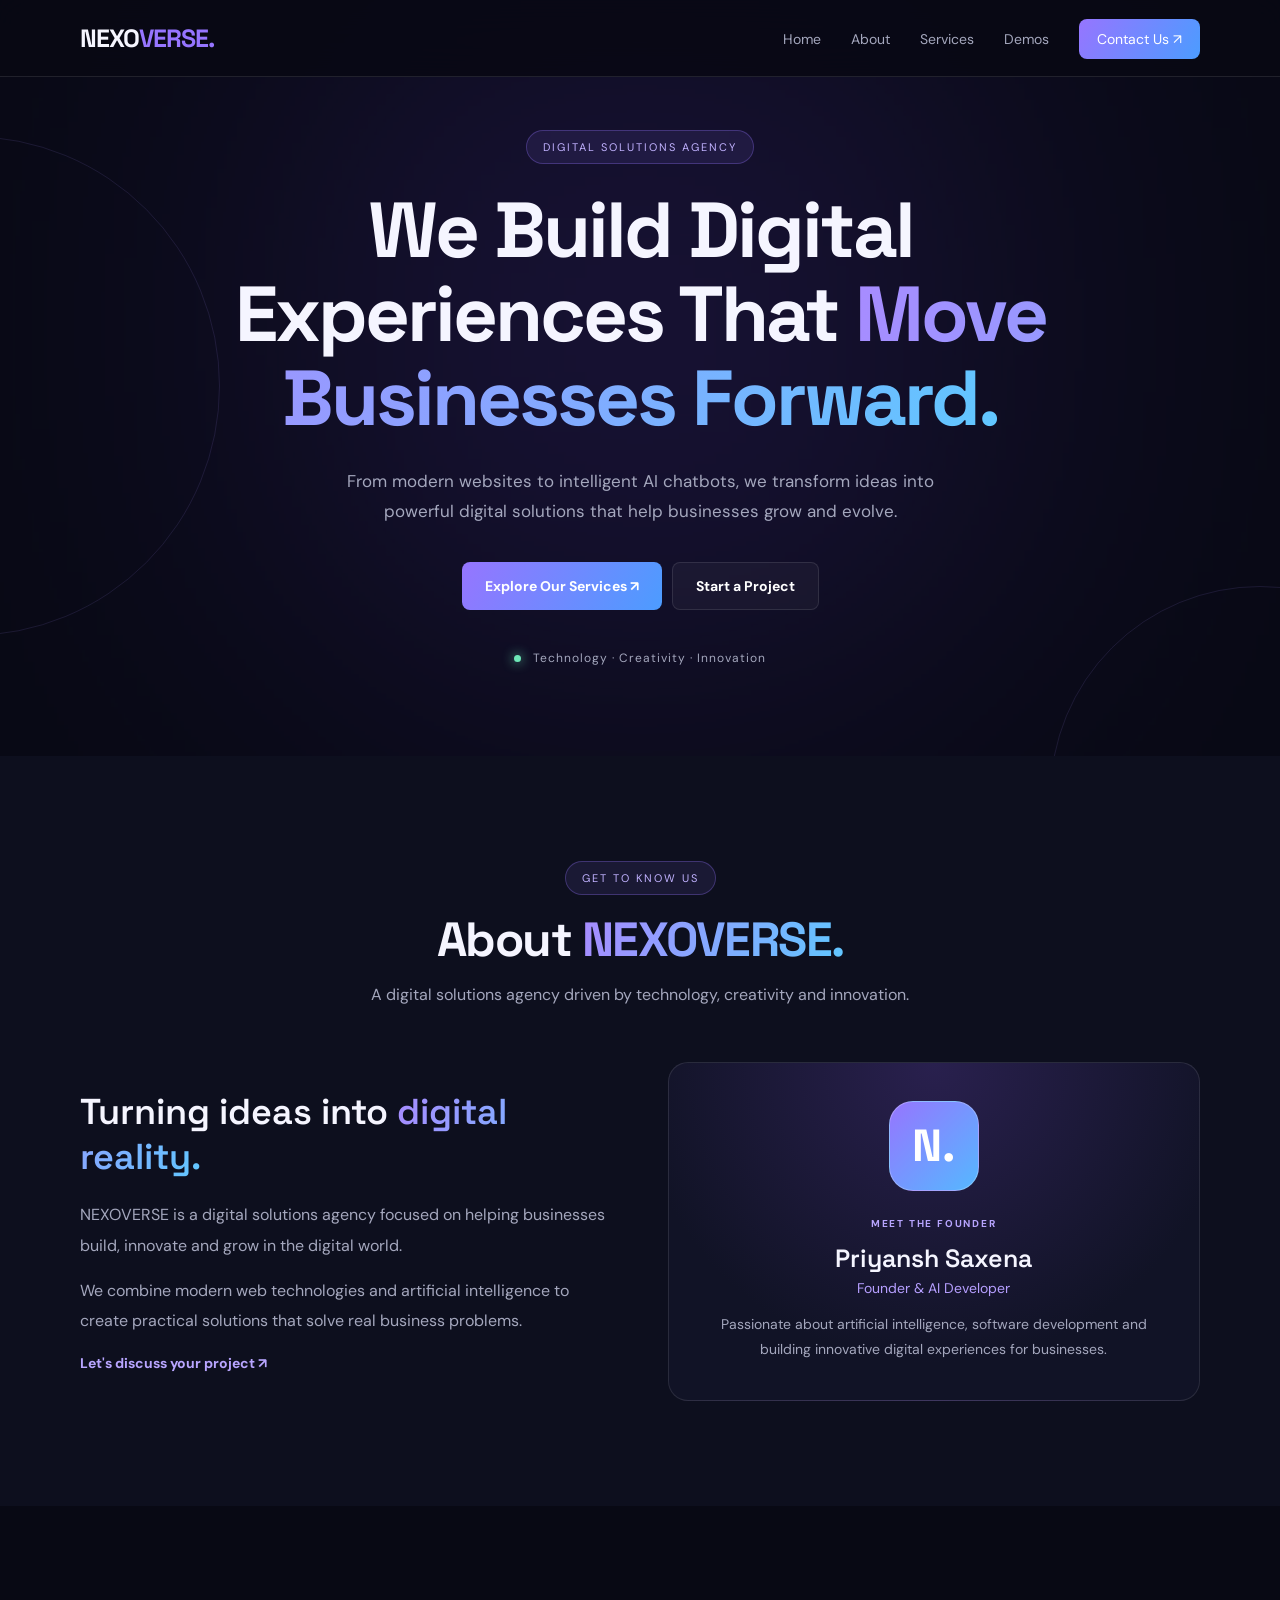
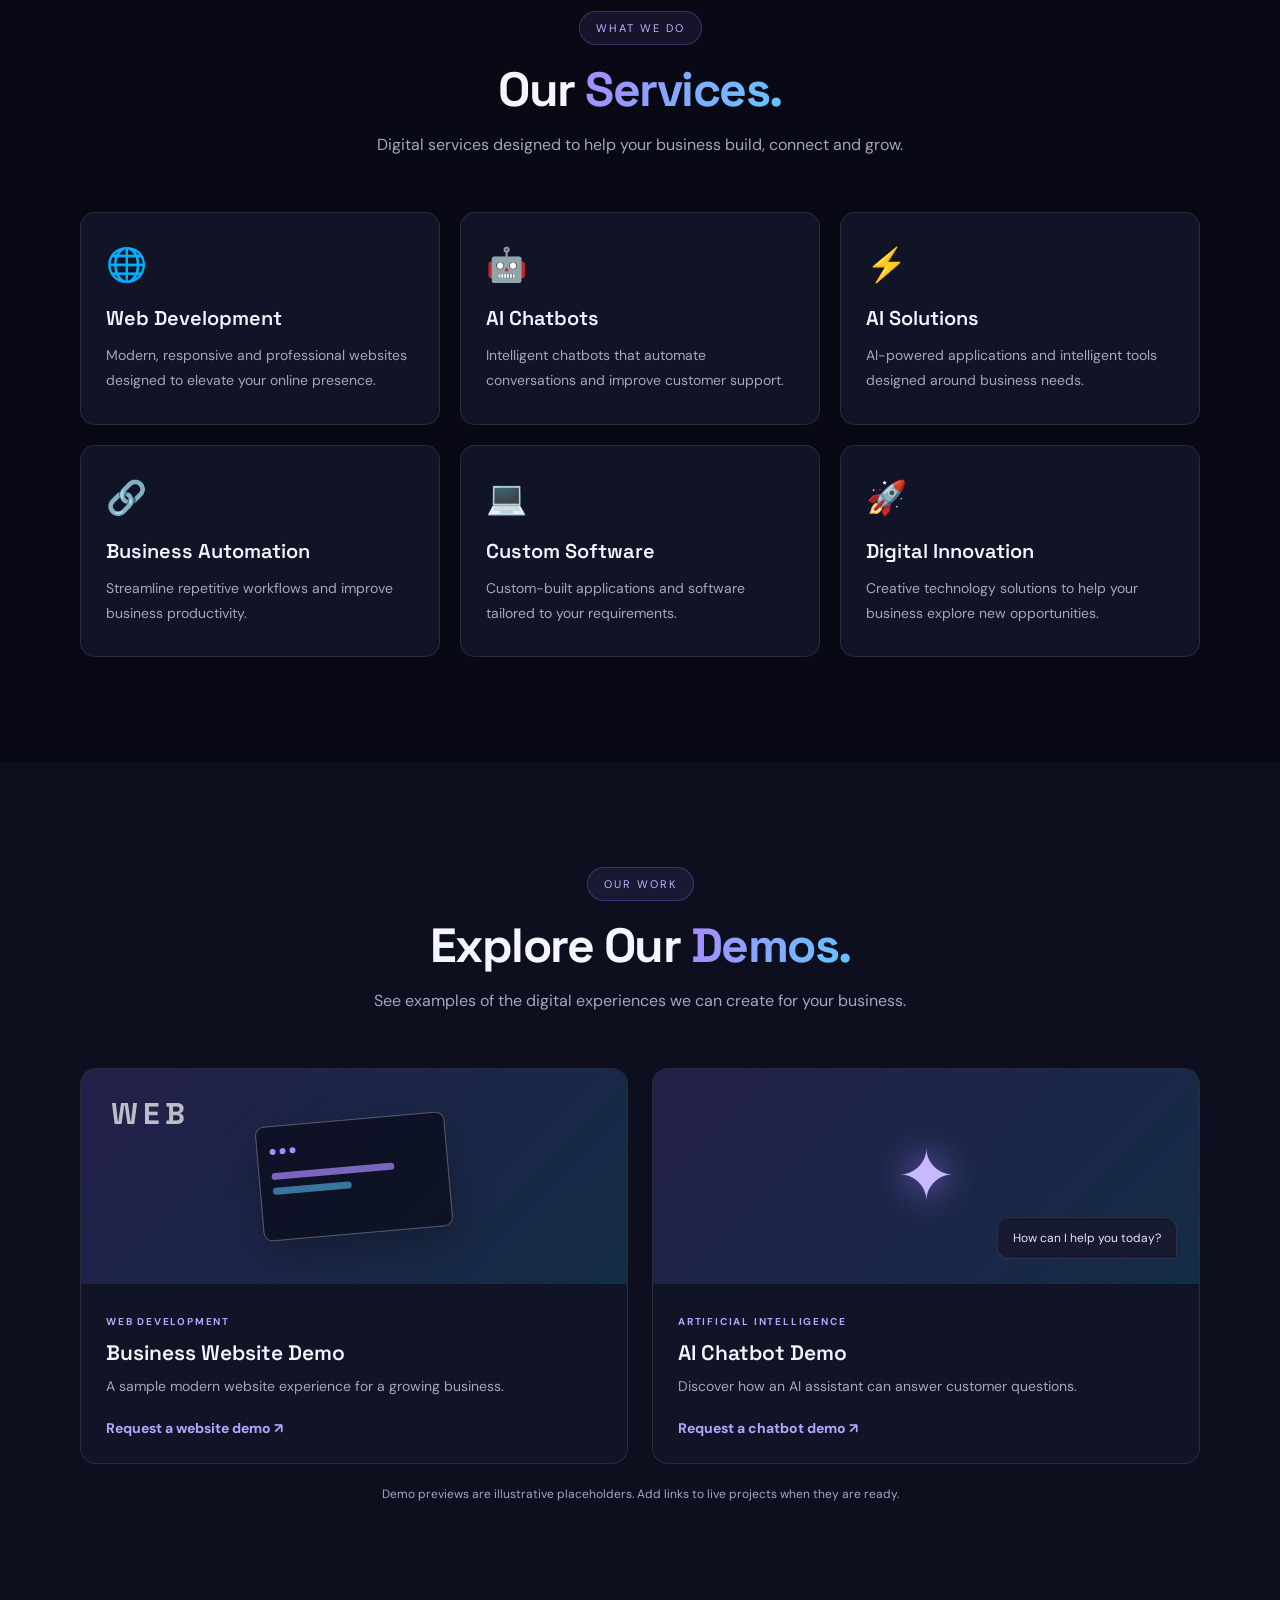
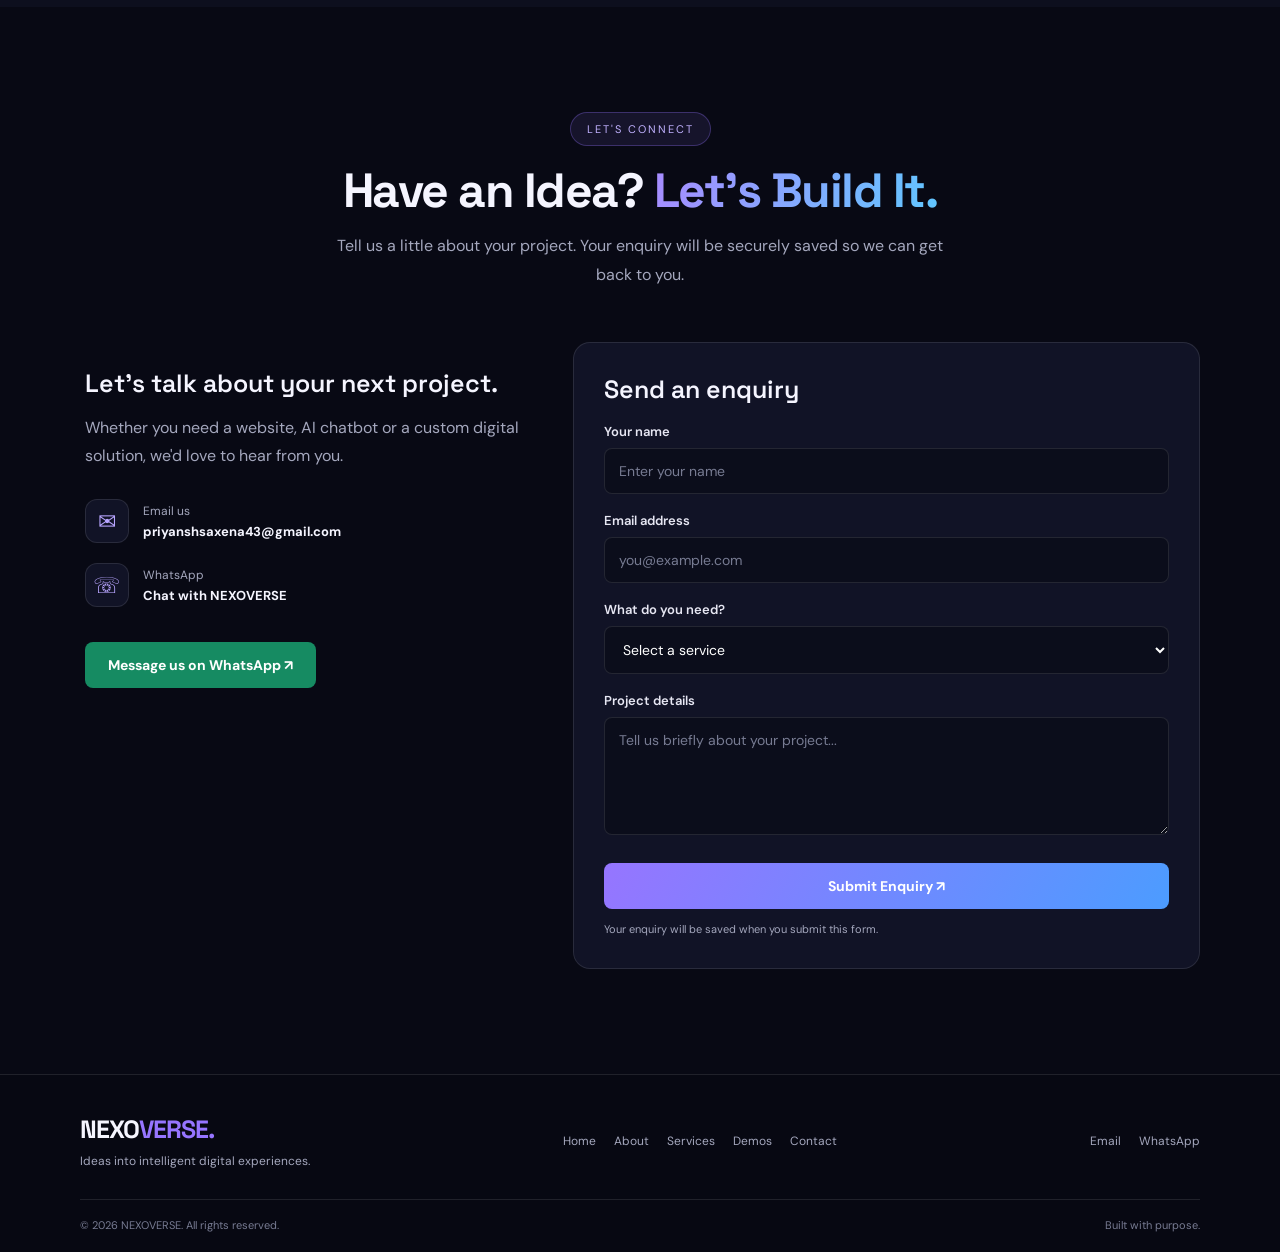
==== index.html @ 3f5addac "Initial NEXOVERSE project" ====
<!DOCTYPE html>
<html lang="en">
<head>
  <meta charset="UTF-8">
  <meta name="viewport" content="width=device-width, initial-scale=1.0">
  <meta name="description" content="NEXOVERSE is a digital solutions agency building modern websites, AI chatbots and intelligent digital solutions.">
  <meta name="theme-color" content="#080914">
  <title>NEXOVERSE | Digital Solutions Agency</title>
  <link rel="preconnect" href="https://fonts.googleapis.com">
  <link rel="preconnect" href="https://fonts.gstatic.com" crossorigin>
  <link href="https://fonts.googleapis.com/css2?family=DM+Sans:wght@400;500;600;700;800&family=Space+Grotesk:wght@400;500;600;700&display=swap" rel="stylesheet">
  <link rel="stylesheet" href="css/style.css">
  <script src="js/script.js" defer></script>
</head>
<body>
  <header class="navbar">
    <div class="container nav-content">
      <a href="#home" class="logo" aria-label="NEXOVERSE home">NEXO<span>VERSE.</span></a>
      <button class="menu-btn" id="menuBtn" aria-label="Open navigation" aria-expanded="false">☰</button>
      <nav aria-label="Main navigation">
        <ul class="nav-links" id="navLinks">
          <li><a href="#home">Home</a></li>
          <li><a href="#about">About</a></li>
          <li><a href="#services">Services</a></li>
          <li><a href="#demos">Demos</a></li>
          <li><a href="#contact" class="nav-cta">Contact Us ↗</a></li>
        </ul>
      </nav>
    </div>
  </header>

  <main>
    <section class="hero" id="home">
      <div class="container hero-content">
        <span class="eyebrow">DIGITAL SOLUTIONS AGENCY</span>
        <h1>We Build Digital Experiences That <span class="gradient-text">Move Businesses Forward.</span></h1>
        <p>From modern websites to intelligent AI chatbots, we transform ideas into powerful digital solutions that help businesses grow and evolve.</p>
        <div class="hero-actions">
          <a href="#services" class="btn btn-primary">Explore Our Services ↗</a>
          <a href="#contact" class="btn btn-secondary">Start a Project</a>
        </div>
        <div class="hero-note"><span class="status-dot"></span> Technology · Creativity · Innovation</div>
      </div>
      <div class="hero-orb orb-one"></div>
      <div class="hero-orb orb-two"></div>
    </section>

    <section class="about section" id="about">
      <div class="container">
        <div class="section-heading">
          <span class="eyebrow">GET TO KNOW US</span>
          <h2>About <span class="gradient-text">NEXOVERSE.</span></h2>
          <p>A digital solutions agency driven by technology, creativity and innovation.</p>
        </div>
        <div class="about-content">
          <div class="about-text">
            <h3>Turning ideas into <span class="gradient-text">digital reality.</span></h3>
            <p>NEXOVERSE is a digital solutions agency focused on helping businesses build, innovate and grow in the digital world.</p>
            <p>We combine modern web technologies and artificial intelligence to create practical solutions that solve real business problems.</p>
            <a href="#contact" class="text-link">Let's discuss your project ↗</a>
          </div>
          <article class="founder-card">
            <div class="founder-mark" aria-hidden="true">N.</div>
            <span class="founder-label">MEET THE FOUNDER</span>
            <h3>Priyansh Saxena</h3>
            <p class="founder-role">Founder &amp; AI Developer</p>
            <p>Passionate about artificial intelligence, software development and building innovative digital experiences for businesses.</p>
          </article>
        </div>
      </div>
    </section>

    <section class="services section" id="services">
      <div class="container">
        <div class="section-heading">
          <span class="eyebrow">WHAT WE DO</span>
          <h2>Our <span class="gradient-text">Services.</span></h2>
          <p>Digital services designed to help your business build, connect and grow.</p>
        </div>
        <div class="service-grid">
          <article class="service-card"><div class="service-icon">🌐</div><h3>Web Development</h3><p>Modern, responsive and professional websites designed to elevate your online presence.</p></article>
          <article class="service-card"><div class="service-icon">🤖</div><h3>AI Chatbots</h3><p>Intelligent chatbots that automate conversations and improve customer support.</p></article>
          <article class="service-card"><div class="service-icon">⚡</div><h3>AI Solutions</h3><p>AI-powered applications and intelligent tools designed around business needs.</p></article>
          <article class="service-card"><div class="service-icon">🔗</div><h3>Business Automation</h3><p>Streamline repetitive workflows and improve business productivity.</p></article>
          <article class="service-card"><div class="service-icon">💻</div><h3>Custom Software</h3><p>Custom-built applications and software tailored to your requirements.</p></article>
          <article class="service-card"><div class="service-icon">🚀</div><h3>Digital Innovation</h3><p>Creative technology solutions to help your business explore new opportunities.</p></article>
        </div>
      </div>
    </section>

    <section class="demos section" id="demos">
      <div class="container">
        <div class="section-heading">
          <span class="eyebrow">OUR WORK</span>
          <h2>Explore Our <span class="gradient-text">Demos.</span></h2>
          <p>See examples of the digital experiences we can create for your business.</p>
        </div>
        <div class="demo-grid">
          <article class="demo-card">
            <div class="demo-preview website-preview"><span>WEB</span><div class="preview-window"><i></i><i></i><i></i><b></b><b></b></div></div>
            <div class="demo-info"><span class="demo-type">WEB DEVELOPMENT</span><h3>Business Website Demo</h3><p>A sample modern website experience for a growing business.</p><a href="#contact" class="text-link">Request a website demo ↗</a></div>
          </article>
          <article class="demo-card">
            <div class="demo-preview chatbot-preview"><span class="chat-symbol">✦</span><div class="chat-bubble">How can I help you today?</div></div>
            <div class="demo-info"><span class="demo-type">ARTIFICIAL INTELLIGENCE</span><h3>AI Chatbot Demo</h3><p>Discover how an AI assistant can answer customer questions.</p><a href="#contact" class="text-link">Request a chatbot demo ↗</a></div>
          </article>
        </div>
        <p class="demo-disclaimer">Demo previews are illustrative placeholders. Add links to live projects when they are ready.</p>
      </div>
    </section>

    <section class="contact section" id="contact">
      <div class="container">
        <div class="section-heading">
          <span class="eyebrow">LET'S CONNECT</span>
          <h2>Have an Idea? <span class="gradient-text">Let's Build It.</span></h2>
          <p>Tell us a little about your project. Your enquiry will be securely saved so we can get back to you.</p>
        </div>
        <div class="contact-layout">
          <div class="contact-details">
            <h3>Let's talk about your next project.</h3>
            <p>Whether you need a website, AI chatbot or a custom digital solution, we'd love to hear from you.</p>
            <a class="contact-method" href="mailto:priyanshsaxena43@gmail.com"><span>✉</span><span><small>Email us</small><strong>priyanshsaxena43@gmail.com</strong></span></a>
            <a class="contact-method" href="https://wa.me/91852884381" target="_blank" rel="noopener noreferrer"><span>☏</span><span><small>WhatsApp</small><strong>Chat with NEXOVERSE</strong></span></a>
            <a class="btn btn-whatsapp" href="https://wa.me/91852884381?text=Hi%20NEXOVERSE%2C%20I%27m%20interested%20in%20your%20services." target="_blank" rel="noopener noreferrer">Message us on WhatsApp ↗</a>
          </div>

          <form class="enquiry-form" id="enquiryForm">
            <h3>Send an enquiry</h3>
            <div class="form-row">
              <label for="name">Your name</label>
              <input id="name" name="name" type="text" placeholder="Enter your name" required maxlength="80">
            </div>
            <div class="form-row">
              <label for="email">Email address</label>
              <input id="email" name="email" type="email" placeholder="you@example.com" required maxlength="120">
            </div>
            <div class="form-row">
              <label for="service">What do you need?</label>
              <select id="service" name="service" required>
                <option value="">Select a service</option>
                <option>Website Development</option>
                <option>AI Chatbot</option>
                <option>AI Solutions</option>
                <option>Business Automation</option>
                <option>Custom Software</option>
                <option>Other</option>
              </select>
            </div>
            <div class="form-row">
              <label for="message">Project details</label>
              <textarea id="message" name="message" rows="5" placeholder="Tell us briefly about your project..." required maxlength="2000"></textarea>
            </div>
            <button type="submit" class="btn btn-primary form-submit">Submit Enquiry ↗</button>
            <p class="form-note" id="formNote" aria-live="polite">Your enquiry will be saved when you submit this form.</p>
          </form>
        </div>
      </div>
    </section>
  </main>

  <footer class="footer">
    <div class="container footer-content">
      <div><a href="#home" class="logo">NEXO<span>VERSE.</span></a><p class="footer-tagline">Ideas into intelligent digital experiences.</p></div>
      <div class="footer-links"><a href="#home">Home</a><a href="#about">About</a><a href="#services">Services</a><a href="#demos">Demos</a><a href="#contact">Contact</a></div>
      <div class="footer-social"><a href="mailto:priyanshsaxena43@gmail.com">Email</a><a href="https://wa.me/91852884381" target="_blank" rel="noopener noreferrer">WhatsApp</a></div>
    </div>
    <div class="container copyright"><span>© <span id="year">2026</span> NEXOVERSE. All rights reserved.</span><span>Built with purpose.</span></div>
  </footer>
</body>
</html>
---- css/style.css ----
/* NEXOVERSE styles
   Edit this file to change colors, typography, spacing and layout. */
:root {
  --bg: #080914;
  --surface: #111326;
  --surface-light: #171a30;
  --text: #f5f5ff;
  --muted: #a4a7bd;
  --purple: #9675ff;
  --blue: #55b8ff;
  --border: rgba(255,255,255,.10);
  --gradient: linear-gradient(110deg, #a88bff, #60c7ff);
}

* { margin: 0; padding: 0; box-sizing: border-box; }
html { scroll-behavior: smooth; scroll-padding-top: 82px; }
body { background: var(--bg); color: var(--text); font-family: "DM Sans", sans-serif; overflow-x: hidden; }
a { color: inherit; text-decoration: none; }
button, input, textarea, select { font: inherit; }
.container { width: min(1120px, 90%); margin: 0 auto; }
.gradient-text { background: var(--gradient); -webkit-background-clip: text; background-clip: text; color: transparent; }

.navbar { position: fixed; inset: 0 0 auto; z-index: 100; background: rgba(8,9,20,.88); backdrop-filter: blur(18px); border-bottom: 1px solid var(--border); }
.nav-content { height: 76px; display: flex; justify-content: space-between; align-items: center; }
.logo { font-family: "Space Grotesk", sans-serif; font-size: 25px; font-weight: 700; letter-spacing: -1px; }
.logo span { color: var(--purple); }
.nav-links { display: flex; align-items: center; gap: 30px; list-style: none; }
.nav-links a { color: var(--muted); font-size: 14px; transition: color .25s; }
.nav-links a:hover { color: white; }
.nav-links .nav-cta { color: white; background: linear-gradient(120deg,var(--purple),#4c9cff); padding: 11px 18px; border-radius: 8px; }
.menu-btn { display: none; border: 0; background: none; color: white; font-size: 27px; cursor: pointer; }

.hero { min-height: 740px; display: flex; align-items: center; text-align: center; position: relative; isolation: isolate; overflow: hidden; padding: 130px 0 90px; }
.hero-content { position: relative; z-index: 2; }
.hero::before { content: ""; position: absolute; z-index: -1; width: 620px; height: 620px; top: 2%; left: 50%; transform: translateX(-50%); background: #6842d9; filter: blur(190px); opacity: .22; }
.hero-orb { position: absolute; z-index: -1; border: 1px solid rgba(160,140,255,.12); border-radius: 50%; }
.orb-one { width: 500px; height: 500px; top: 18%; left: -280px; }
.orb-two { width: 420px; height: 420px; bottom: -250px; right: -190px; }
.eyebrow { display: inline-block; color: #c1b2ff; background: rgba(150,117,255,.1); border: 1px solid rgba(150,117,255,.3); padding: 9px 16px; border-radius: 30px; font-size: 11px; letter-spacing: 2px; margin-bottom: 24px; }
.hero h1 { max-width: 950px; margin: auto; font: 700 clamp(43px,7vw,78px)/1.08 "Space Grotesk",sans-serif; letter-spacing: -3px; }
.hero p { max-width: 650px; margin: 25px auto 30px; color: var(--muted); font-size: 17px; line-height: 1.8; }
.hero-actions { display: flex; justify-content: center; flex-wrap: wrap; }
.btn { display: inline-flex; justify-content: center; align-items: center; padding: 14px 23px; margin: 5px; border: 0; border-radius: 8px; color: white; font-size: 14px; font-weight: 700; cursor: pointer; transition: transform .25s, box-shadow .25s; }
.btn:hover { transform: translateY(-3px); box-shadow: 0 10px 30px rgba(110,90,220,.22); }
.btn-primary { background: linear-gradient(120deg,var(--purple),#4c9cff); }
.btn-secondary { border: 1px solid var(--border); background: rgba(255,255,255,.04); }
.hero-note { margin-top: 35px; color: var(--muted); font-size: 12px; letter-spacing: 1px; }
.status-dot { display: inline-block; width: 7px; height: 7px; margin-right: 8px; border-radius: 50%; background: #6ee7b7; box-shadow: 0 0 12px #6ee7b7; }

.section { padding: 105px 0; scroll-margin-top: 75px; }
.section-heading { text-align: center; margin-bottom: 52px; }
.section-heading .eyebrow { margin-bottom: 17px; }
.section-heading h2 { font: 700 clamp(32px,5vw,48px)/1.15 "Space Grotesk",sans-serif; letter-spacing: -1.5px; }
.section-heading p { max-width: 620px; margin: 14px auto 0; color: var(--muted); line-height: 1.8; }
.about { background: #0d0f1e; }
.about-content { display: grid; grid-template-columns: 1fr 1fr; gap: 55px; align-items: center; }
.about-text h3 { margin-bottom: 20px; font: 600 36px/1.25 "Space Grotesk",sans-serif; }
.about-text p { margin-bottom: 15px; color: var(--muted); line-height: 1.9; }
.text-link { display: inline-block; color: #b8a5ff; font-size: 14px; font-weight: 700; }
.text-link:hover { color: white; }
.founder-card { padding: 38px; text-align: center; border: 1px solid var(--border); border-radius: 20px; background: radial-gradient(circle at top,#29204e,#111326 70%); }
.founder-mark { width: 90px; height: 90px; display: grid; place-items: center; margin: 0 auto 20px; border: 1px solid rgba(255,255,255,.25); border-radius: 24px; background: linear-gradient(135deg,#9675ff,#55b8ff); color: white; font: 700 45px "Space Grotesk",sans-serif; }
.founder-label, .demo-type { color: #b8a5ff; font-size: 10px; font-weight: 700; letter-spacing: 1.8px; }
.founder-card h3 { margin: 10px 0 5px; font: 600 25px "Space Grotesk",sans-serif; }
.founder-role { margin-bottom: 15px; color: #b69fff; font-size: 14px; }
.founder-card > p:last-child { color: var(--muted); font-size: 14px; line-height: 1.8; }

.services { background: var(--bg); }
.service-grid { display: grid; grid-template-columns: repeat(3,1fr); gap: 20px; }
.service-card { padding: 30px 25px; border: 1px solid var(--border); border-radius: 15px; background: var(--surface); transition: transform .25s,border-color .25s; }
.service-card:hover { transform: translateY(-6px); border-color: rgba(150,117,255,.6); }
.service-icon { margin-bottom: 19px; font-size: 33px; }
.service-card h3 { margin-bottom: 12px; font: 600 20px "Space Grotesk",sans-serif; }
.service-card p { color: var(--muted); font-size: 14px; line-height: 1.8; }

.demos { background: #0d0f1e; }
.demo-grid { display: grid; grid-template-columns: repeat(2,1fr); gap: 24px; }
.demo-card { overflow: hidden; border: 1px solid var(--border); border-radius: 16px; background: var(--surface); transition: transform .25s; }
.demo-card:hover { transform: translateY(-5px); }
.demo-preview { min-height: 215px; display: flex; justify-content: center; align-items: center; position: relative; overflow: hidden; background: linear-gradient(135deg,#24204a,#142c45); }
.website-preview > span { position: absolute; top: 25px; left: 30px; color: rgba(255,255,255,.7); font: 700 30px "Space Grotesk",sans-serif; letter-spacing: 5px; }
.preview-window { width: 190px; height: 115px; padding: 12px; border: 1px solid rgba(255,255,255,.3); border-radius: 9px; background: rgba(8,9,20,.65); transform: rotate(-5deg); box-shadow: 0 15px 40px rgba(0,0,0,.25); }
.preview-window i { display: inline-block; width: 6px; height: 6px; margin-right: 4px; border-radius: 50%; background: #a88bff; }
.preview-window b { display: block; width: 75%; height: 7px; margin-top: 13px; border-radius: 8px; background: rgba(168,139,255,.7); }
.preview-window b:last-child { width: 48%; margin-top: 8px; background: rgba(96,199,255,.55); }
.chat-symbol { color: #c7b8ff; font-size: 70px; text-shadow: 0 0 35px #9675ff; }
.chat-bubble { position: absolute; right: 22px; bottom: 25px; padding: 12px 15px; border: 1px solid var(--border); border-radius: 12px 12px 2px 12px; background: #171a30; color: #e9e5ff; font-size: 12px; }
.demo-info { padding: 25px; }
.demo-info h3 { margin: 9px 0; font: 600 21px "Space Grotesk",sans-serif; }
.demo-info p { margin-bottom: 18px; color: var(--muted); font-size: 14px; line-height: 1.7; }
.demo-disclaimer { margin-top: 22px; color: var(--muted); font-size: 12px; text-align: center; }

.contact { background: var(--bg); }
.contact-layout { display: grid; grid-template-columns: .85fr 1.15fr; gap: 30px; align-items: start; }
.contact-details { padding: 25px 5px; }
.contact-details h3, .enquiry-form h3 { margin-bottom: 15px; font: 600 25px "Space Grotesk",sans-serif; }
.contact-details > p { margin-bottom: 28px; color: var(--muted); line-height: 1.8; }
.contact-method { display: flex; align-items: center; gap: 14px; margin: 20px 0; }
.contact-method > span:first-child { width: 44px; height: 44px; display: grid; place-items: center; border: 1px solid var(--border); border-radius: 12px; background: var(--surface); color: #b8a5ff; font-size: 22px; }
.contact-method small, .contact-method strong { display: block; }
.contact-method small { margin-bottom: 4px; color: var(--muted); font-size: 12px; }
.contact-method strong { font-size: 13px; overflow-wrap: anywhere; }
.btn-whatsapp { margin: 15px 0 0; background: #168b62; }
.enquiry-form { padding: 30px; border: 1px solid var(--border); border-radius: 17px; background: var(--surface); }
.form-row { margin: 18px 0; }
.form-row label { display: block; margin-bottom: 8px; color: #e7e7f3; font-size: 13px; font-weight: 600; }
.form-row input, .form-row textarea, .form-row select { width: 100%; padding: 13px 14px; border: 1px solid var(--border); border-radius: 8px; outline: none; background: #0b0d1b; color: white; font-size: 14px; }
.form-row input:focus, .form-row textarea:focus, .form-row select:focus { border-color: var(--purple); box-shadow: 0 0 0 3px rgba(150,117,255,.12); }
.form-row textarea { resize: vertical; }
.form-row input::placeholder, .form-row textarea::placeholder { color: #777b92; }
.form-submit { width: 100%; margin: 5px 0 0; }
.form-note { margin-top: 12px; color: var(--muted); font-size: 11px; line-height: 1.6; }

.footer { padding: 38px 0 20px; border-top: 1px solid var(--border); background: #070812; }
.footer-content { display: flex; justify-content: space-between; align-items: center; gap: 25px; }
.footer-tagline { margin-top: 8px; color: var(--muted); font-size: 12px; }
.footer-links, .footer-social { display: flex; flex-wrap: wrap; gap: 18px; color: var(--muted); font-size: 12px; }
.footer-links a:hover, .footer-social a:hover { color: white; }
.copyright { display: flex; justify-content: space-between; gap: 15px; margin-top: 30px; padding-top: 18px; border-top: 1px solid var(--border); color: #777b92; font-size: 11px; }

@media (max-width: 850px) {
  .menu-btn { display: block; }
  .nav-links { display: none; position: absolute; top: 76px; left: 0; width: 100%; padding: 24px 5%; flex-direction: column; align-items: stretch; gap: 22px; border-bottom: 1px solid var(--border); background: #101122; }
  .nav-links.active { display: flex; }
  .nav-links .nav-cta { display: inline-block; text-align: center; }
  .about-content { grid-template-columns: 1fr; }
  .service-grid { grid-template-columns: repeat(2,1fr); }
  .contact-layout { grid-template-columns: 1fr; }
  .contact-details { padding: 0; }
}
@media (max-width: 560px) {
  .hero { min-height: 690px; }
  .hero h1 { letter-spacing: -2px; }
  .hero p { font-size: 15px; }
  .section { padding: 78px 0; }
  .service-grid, .demo-grid { grid-template-columns: 1fr; }
  .founder-card, .enquiry-form { padding: 25px 20px; }
  .footer-content, .copyright { flex-direction: column; align-items: flex-start; }
  .footer-links { gap: 14px; }
}
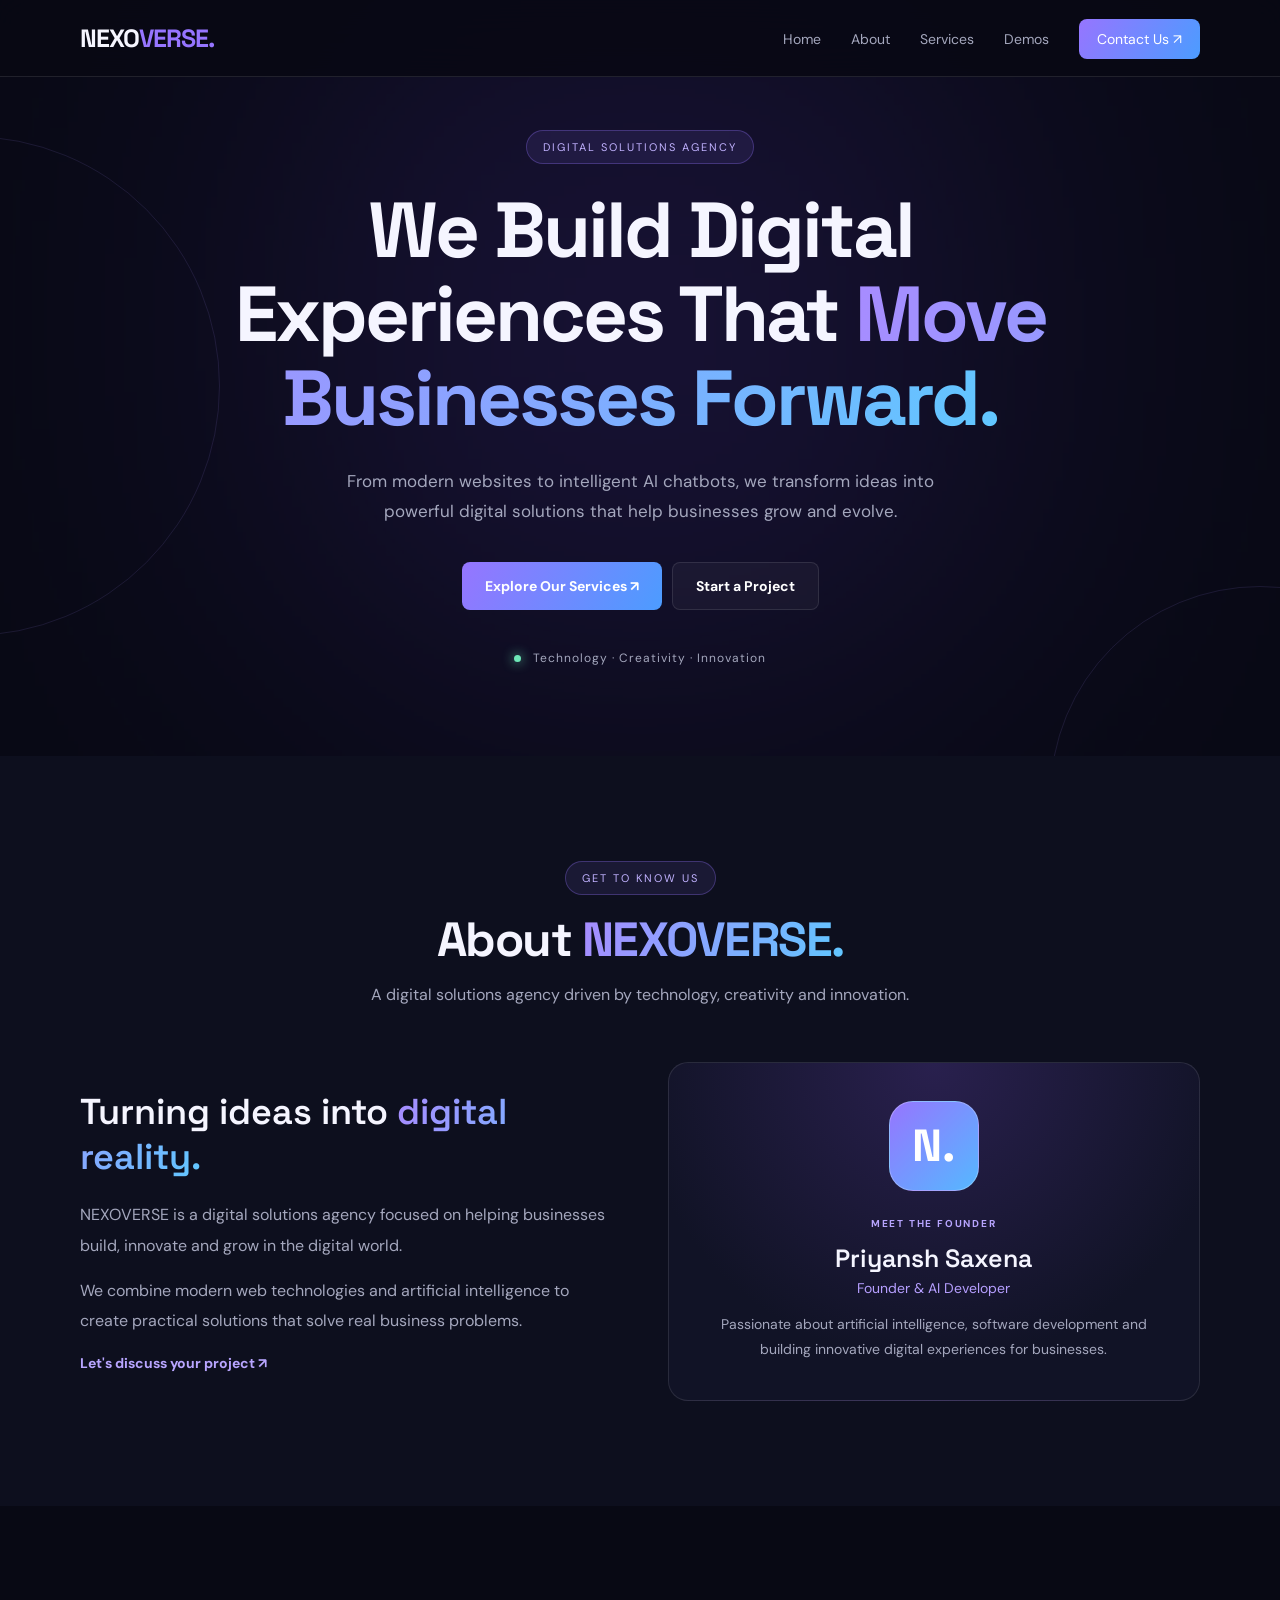
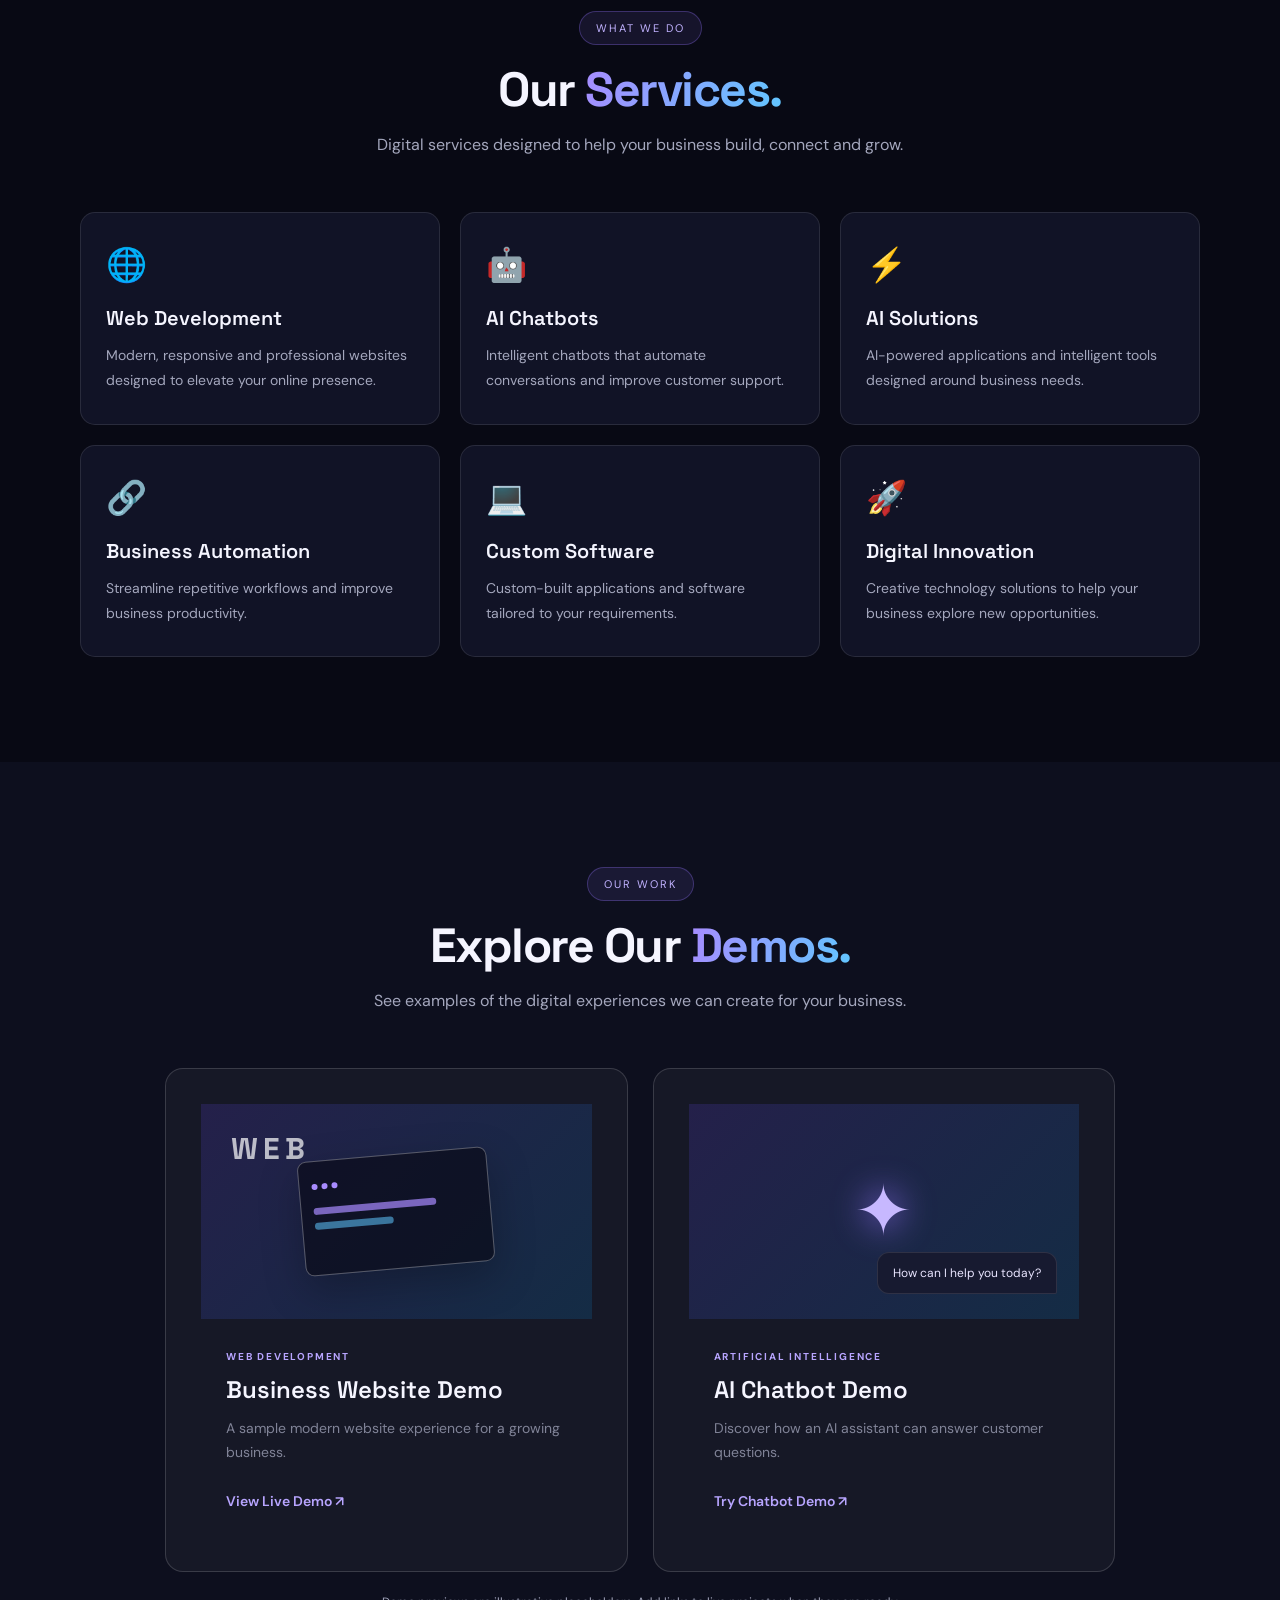
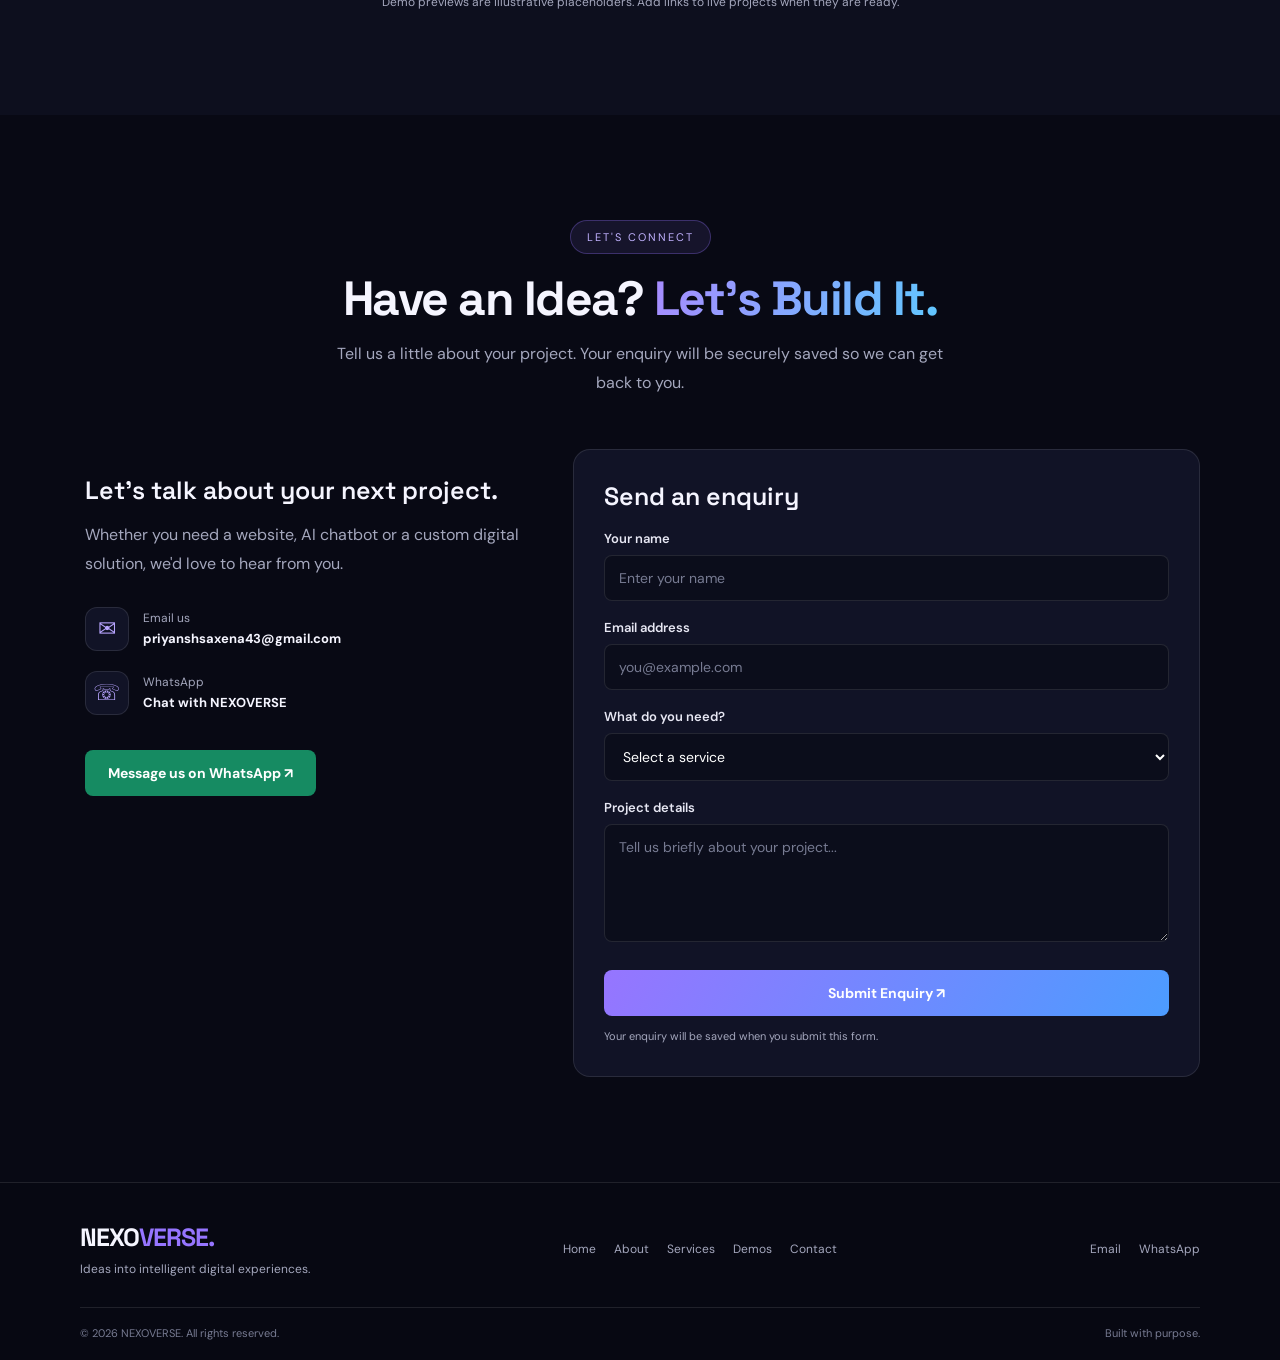
==== commit fa2dc76a: "Add business website and AI chatbot demos" ====
--- a/index.html
+++ b/index.html
@@ -28,6 +28,8 @@
       </nav>
     </div>
   </header>
+
+  
 
   <main>
     <section class="hero" id="home">
@@ -98,11 +100,11 @@
         <div class="demo-grid">
           <article class="demo-card">
             <div class="demo-preview website-preview"><span>WEB</span><div class="preview-window"><i></i><i></i><i></i><b></b><b></b></div></div>
-            <div class="demo-info"><span class="demo-type">WEB DEVELOPMENT</span><h3>Business Website Demo</h3><p>A sample modern website experience for a growing business.</p><a href="#contact" class="text-link">Request a website demo ↗</a></div>
+            <div class="demo-info"><span class="demo-type">WEB DEVELOPMENT</span><h3>Business Website Demo</h3><p>A sample modern website experience for a growing business.</p><a href="/demos/business/" class="text-link">View Live Demo ↗</a></div>
           </article>
           <article class="demo-card">
             <div class="demo-preview chatbot-preview"><span class="chat-symbol">✦</span><div class="chat-bubble">How can I help you today?</div></div>
-            <div class="demo-info"><span class="demo-type">ARTIFICIAL INTELLIGENCE</span><h3>AI Chatbot Demo</h3><p>Discover how an AI assistant can answer customer questions.</p><a href="#contact" class="text-link">Request a chatbot demo ↗</a></div>
+            <div class="demo-info"><span class="demo-type">ARTIFICIAL INTELLIGENCE</span><h3>AI Chatbot Demo</h3><p>Discover how an AI assistant can answer customer questions.</p><a href="/demos/ai-chatbot/" class="text-link">Try Chatbot Demo ↗</a></div>
           </article>
         </div>
         <p class="demo-disclaimer">Demo previews are illustrative placeholders. Add links to live projects when they are ready.</p>
@@ -121,8 +123,8 @@
             <h3>Let's talk about your next project.</h3>
             <p>Whether you need a website, AI chatbot or a custom digital solution, we'd love to hear from you.</p>
             <a class="contact-method" href="mailto:priyanshsaxena43@gmail.com"><span>✉</span><span><small>Email us</small><strong>priyanshsaxena43@gmail.com</strong></span></a>
-            <a class="contact-method" href="https://wa.me/91852884381" target="_blank" rel="noopener noreferrer"><span>☏</span><span><small>WhatsApp</small><strong>Chat with NEXOVERSE</strong></span></a>
-            <a class="btn btn-whatsapp" href="https://wa.me/91852884381?text=Hi%20NEXOVERSE%2C%20I%27m%20interested%20in%20your%20services." target="_blank" rel="noopener noreferrer">Message us on WhatsApp ↗</a>
+            <a class="contact-method" href="https://wa.me/918528843891" target="_blank" rel="noopener noreferrer"><span>☏</span><span><small>WhatsApp</small><strong>Chat with NEXOVERSE</strong></span></a>
+            <a class="btn btn-whatsapp" href="https://wa.me/918528843891?text=Hi%20NEXOVERSE%2C%20I%27m%20interested%20in%20your%20services." target="_blank" rel="noopener noreferrer">Message us on WhatsApp ↗</a>
           </div>
 
           <form class="enquiry-form" id="enquiryForm">
@@ -163,7 +165,7 @@
     <div class="container footer-content">
       <div><a href="#home" class="logo">NEXO<span>VERSE.</span></a><p class="footer-tagline">Ideas into intelligent digital experiences.</p></div>
       <div class="footer-links"><a href="#home">Home</a><a href="#about">About</a><a href="#services">Services</a><a href="#demos">Demos</a><a href="#contact">Contact</a></div>
-      <div class="footer-social"><a href="mailto:priyanshsaxena43@gmail.com">Email</a><a href="https://wa.me/91852884381" target="_blank" rel="noopener noreferrer">WhatsApp</a></div>
+      <div class="footer-social"><a href="mailto:priyanshsaxena43@gmail.com">Email</a><a href="https://wa.me/918528843891" target="_blank" rel="noopener noreferrer">WhatsApp</a></div>
     </div>
     <div class="container copyright"><span>© <span id="year">2026</span> NEXOVERSE. All rights reserved.</span><span>Built with purpose.</span></div>
   </footer>
--- a/css/style.css
+++ b/css/style.css
@@ -138,3 +138,59 @@
   .footer-content, .copyright { flex-direction: column; align-items: flex-start; }
   .footer-links { gap: 14px; }
 }
+.demos-section {
+    padding: 90px 8%;
+    text-align: center;
+}
+
+.demos-section h2 {
+    font-size: 38px;
+    margin-bottom: 12px;
+}
+
+.demos-section > p {
+    opacity: 0.75;
+    margin-bottom: 40px;
+}
+
+.demo-grid {
+    display: grid;
+    grid-template-columns: repeat(2, minmax(0, 1fr));
+    gap: 25px;
+    max-width: 950px;
+    margin: auto;
+}
+
+.demo-card {
+    padding: 35px;
+    border: 1px solid rgba(255, 255, 255, 0.15);
+    border-radius: 18px;
+    text-align: left;
+    background: rgba(255, 255, 255, 0.04);
+}
+
+.demo-card h3 {
+    font-size: 24px;
+    margin-bottom: 12px;
+}
+
+.demo-card p {
+    opacity: 0.75;
+    margin-bottom: 25px;
+}
+
+.demo-card a {
+    display: inline-block;
+    text-decoration: none;
+    font-weight: 600;
+}
+
+@media (max-width: 650px) {
+    .demo-grid {
+        grid-template-columns: 1fr;
+    }
+
+    .demos-section h2 {
+        font-size: 30px;
+    }
+}
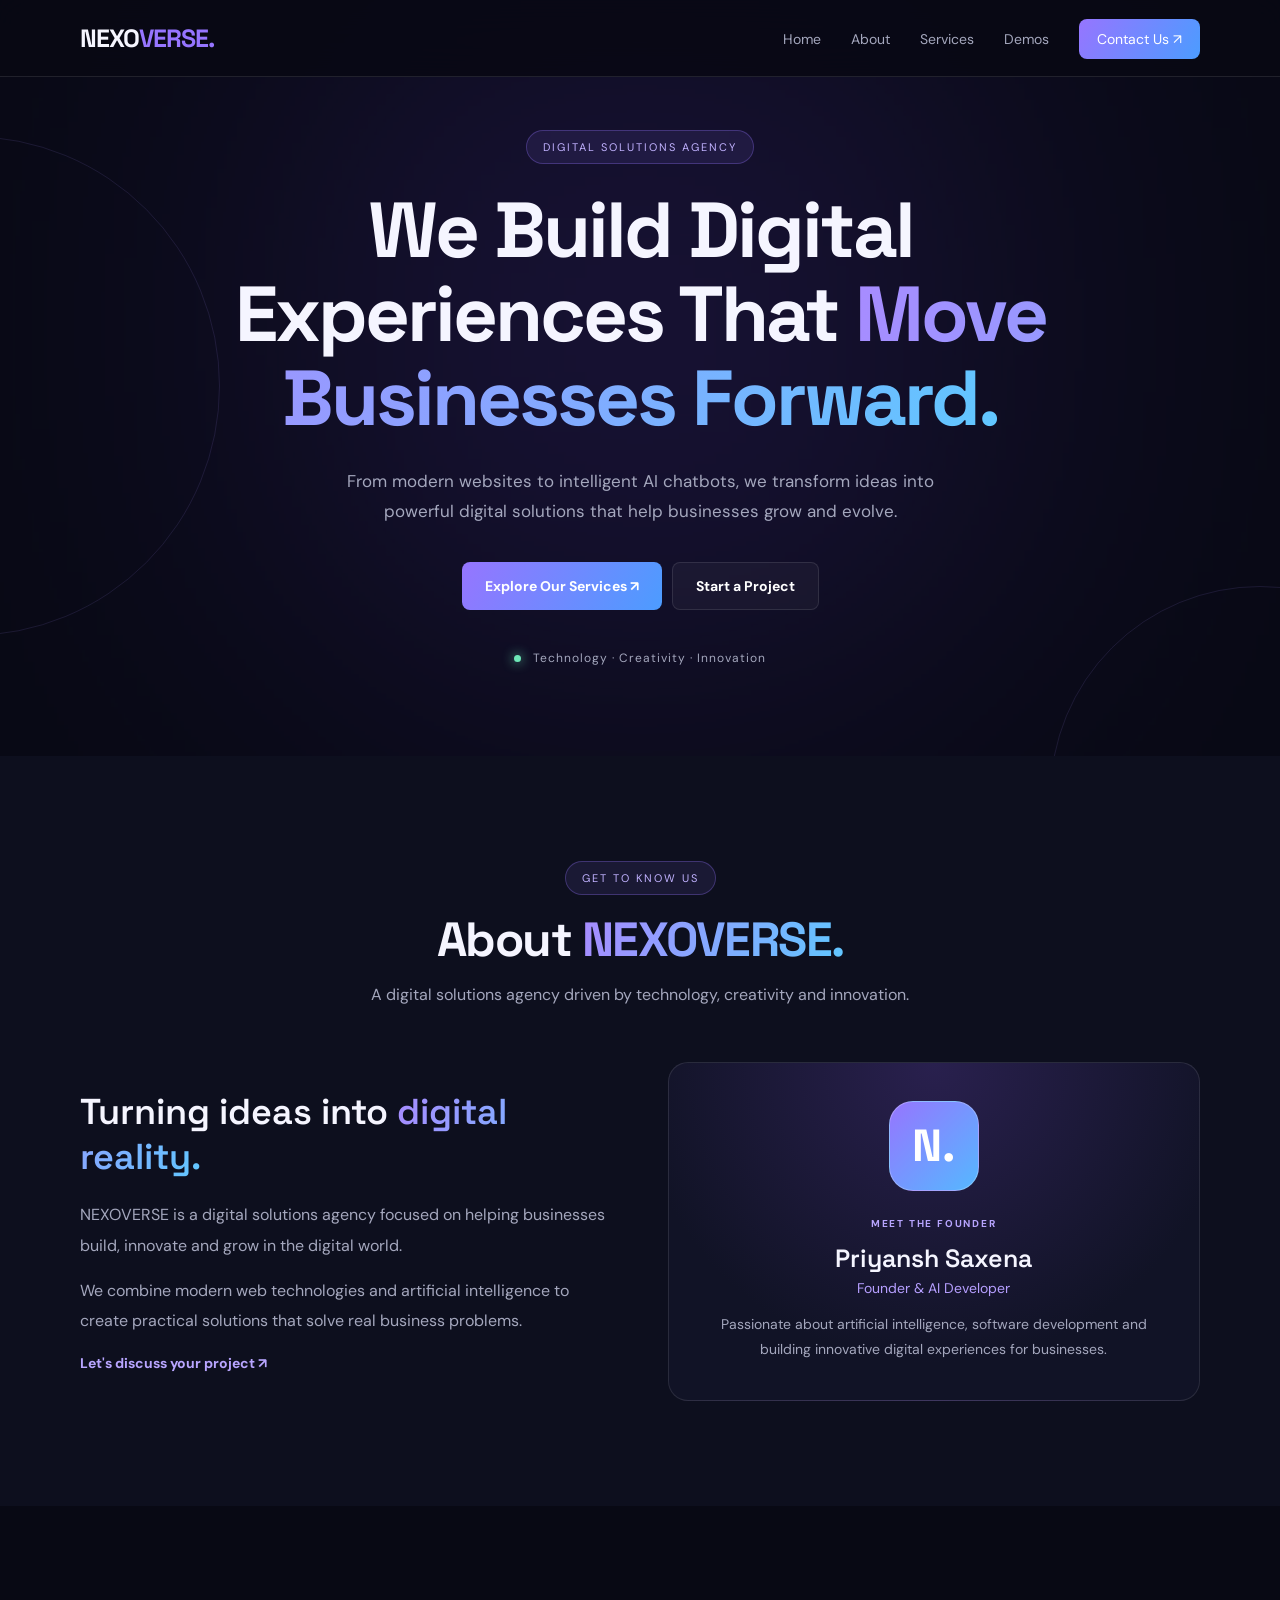
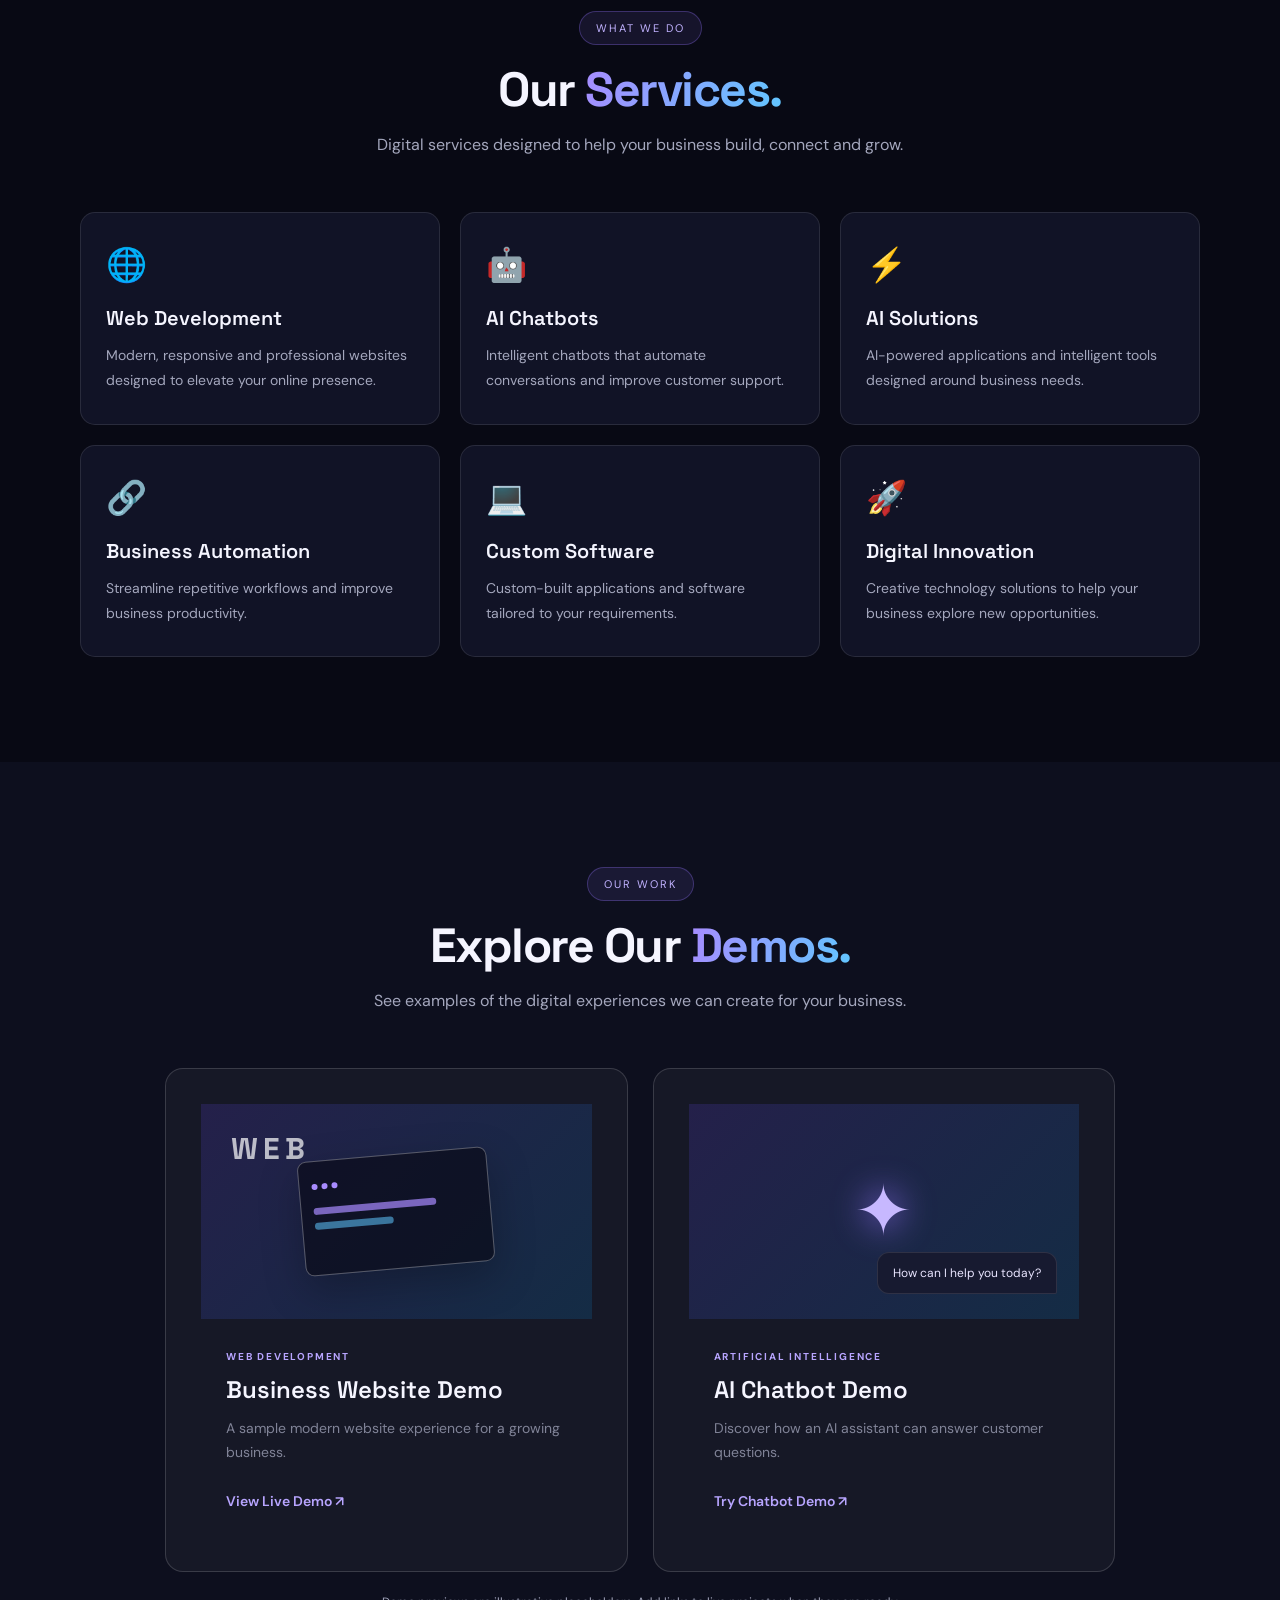
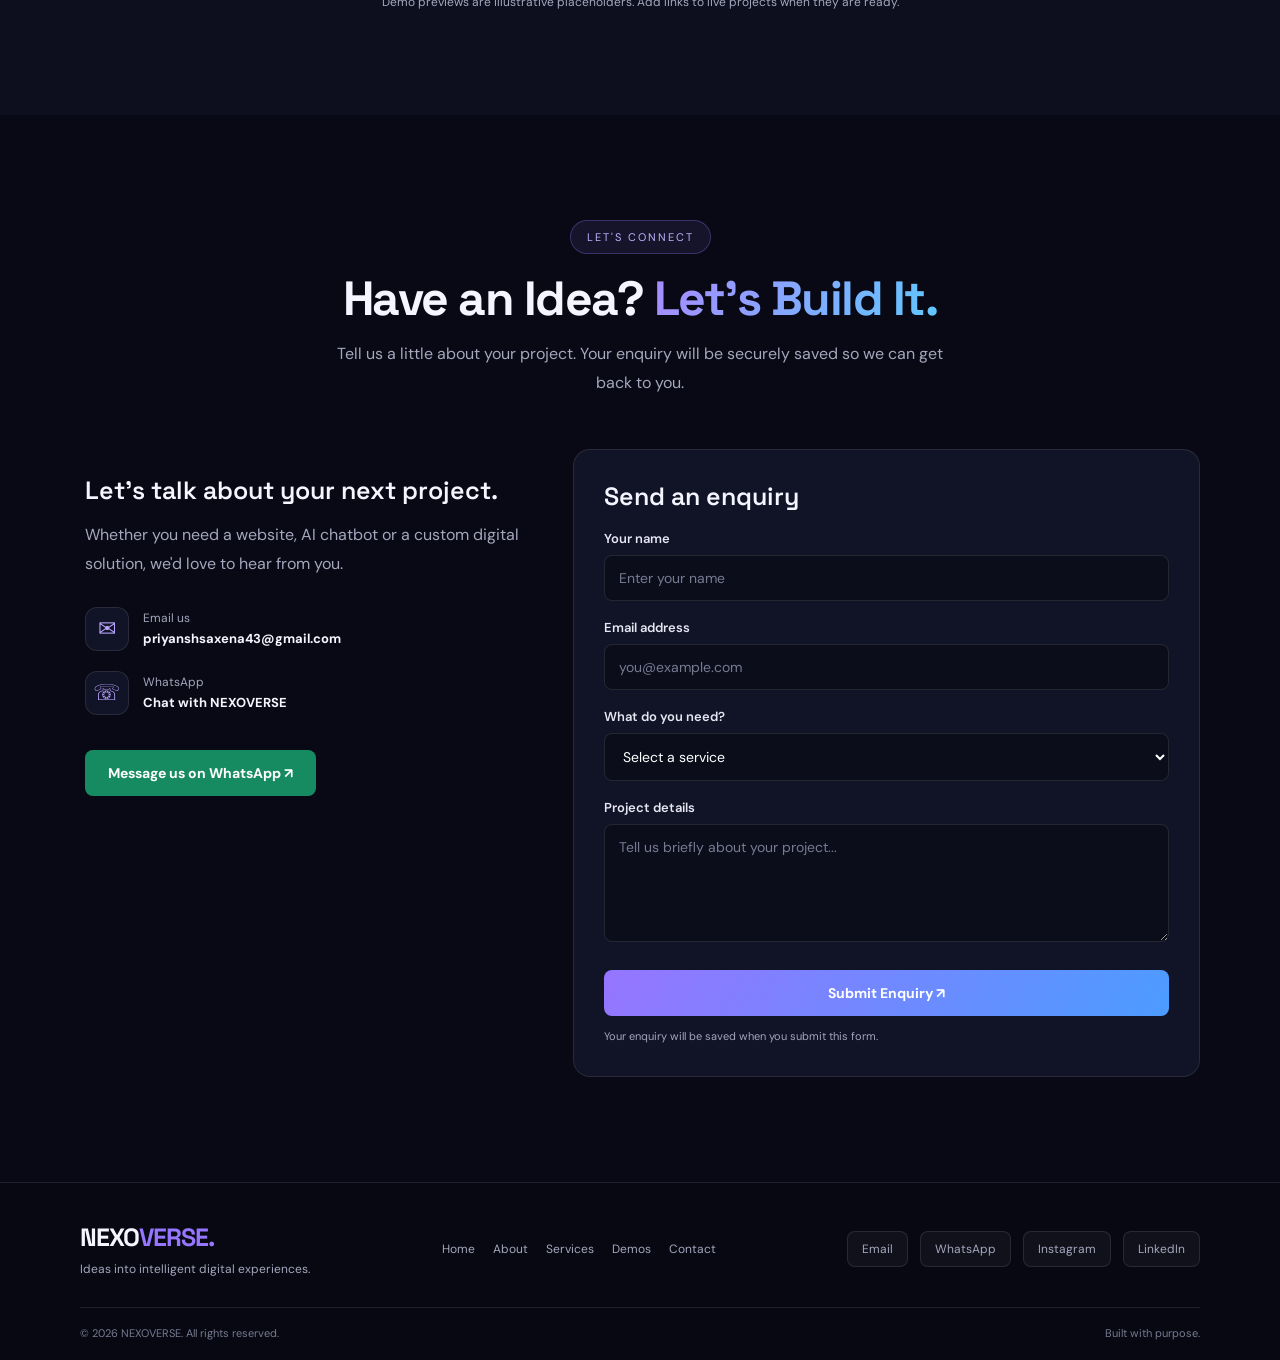
==== commit b1705454: "Add Instagram and LinkedIn social links" ====
--- a/index.html
+++ b/index.html
@@ -161,13 +161,35 @@
     </section>
   </main>
 
-  <footer class="footer">
-    <div class="container footer-content">
-      <div><a href="#home" class="logo">NEXO<span>VERSE.</span></a><p class="footer-tagline">Ideas into intelligent digital experiences.</p></div>
-      <div class="footer-links"><a href="#home">Home</a><a href="#about">About</a><a href="#services">Services</a><a href="#demos">Demos</a><a href="#contact">Contact</a></div>
-      <div class="footer-social"><a href="mailto:priyanshsaxena43@gmail.com">Email</a><a href="https://wa.me/918528843891" target="_blank" rel="noopener noreferrer">WhatsApp</a></div>
+  
+<footer class="footer">
+  <div class="container footer-content">
+    <div>
+      <a href="#home" class="logo">NEXO<span>VERSE.</span></a>
+      <p class="footer-tagline">Ideas into intelligent digital experiences.</p>
     </div>
-    <div class="container copyright"><span>© <span id="year">2026</span> NEXOVERSE. All rights reserved.</span><span>Built with purpose.</span></div>
-  </footer>
+
+    <div class="footer-links">
+      <a href="#home">Home</a>
+      <a href="#about">About</a>
+      <a href="#services">Services</a>
+      <a href="#demos">Demos</a>
+      <a href="#contact">Contact</a>
+    </div>
+
+    <div class="footer-social">
+      <a href="mailto:priyanshsaxena43@gmail.com">Email</a>
+      <a href="https://wa.me/918528843891" target="_blank" rel="noopener noreferrer">WhatsApp</a>
+      <a href="https://www.instagram.com/mynexoverse/" target="_blank" rel="noopener noreferrer">Instagram</a>
+      <a href="https://www.linkedin.com/company/144124661/" target="_blank" rel="noopener noreferrer">LinkedIn</a>
+    </div>
+  </div>
+
+  <div class="container copyright">
+    <span>© <span id="year">2026</span> NEXOVERSE. All rights reserved.</span>
+    <span>Built with purpose.</span>
+  </div>
+</footer>
+
 </body>
 </html>
--- a/css/style.css
+++ b/css/style.css
@@ -193,4 +193,33 @@
     .demos-section h2 {
         font-size: 30px;
     }
-}+}
+
+
+/* Footer social links */
+.footer-social {
+  display: flex;
+  flex-wrap: wrap;
+  align-items: center;
+  gap: 12px;
+}
+
+.footer-social a {
+  display: inline-flex;
+  align-items: center;
+  justify-content: center;
+  padding: 9px 14px;
+  border: 1px solid var(--border);
+  border-radius: 8px;
+  background: rgba(255, 255, 255, 0.04);
+  color: var(--muted);
+  font-size: 12px;
+  transition: all 0.25s ease;
+}
+
+.footer-social a:hover {
+  color: white;
+  border-color: var(--purple);
+  background: rgba(150, 117, 255, 0.12);
+  transform: translateY(-3px);
+}
